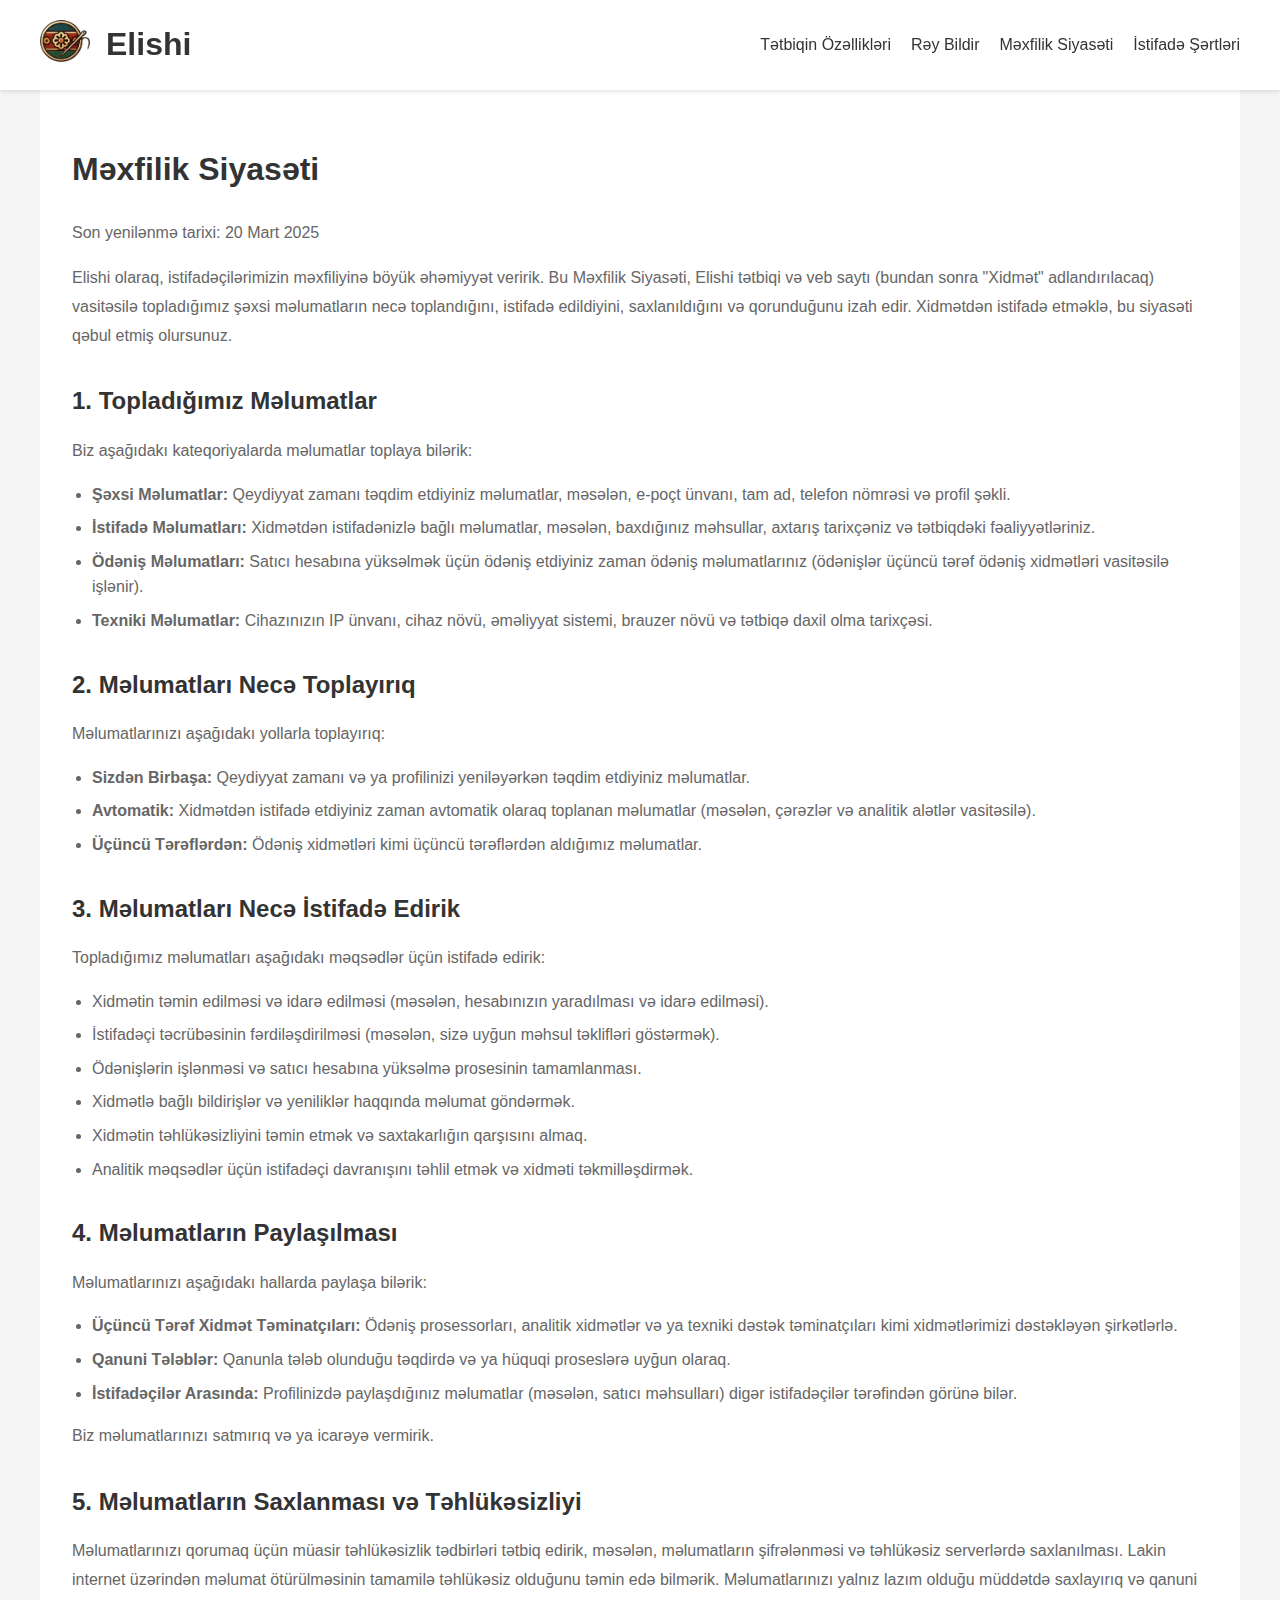
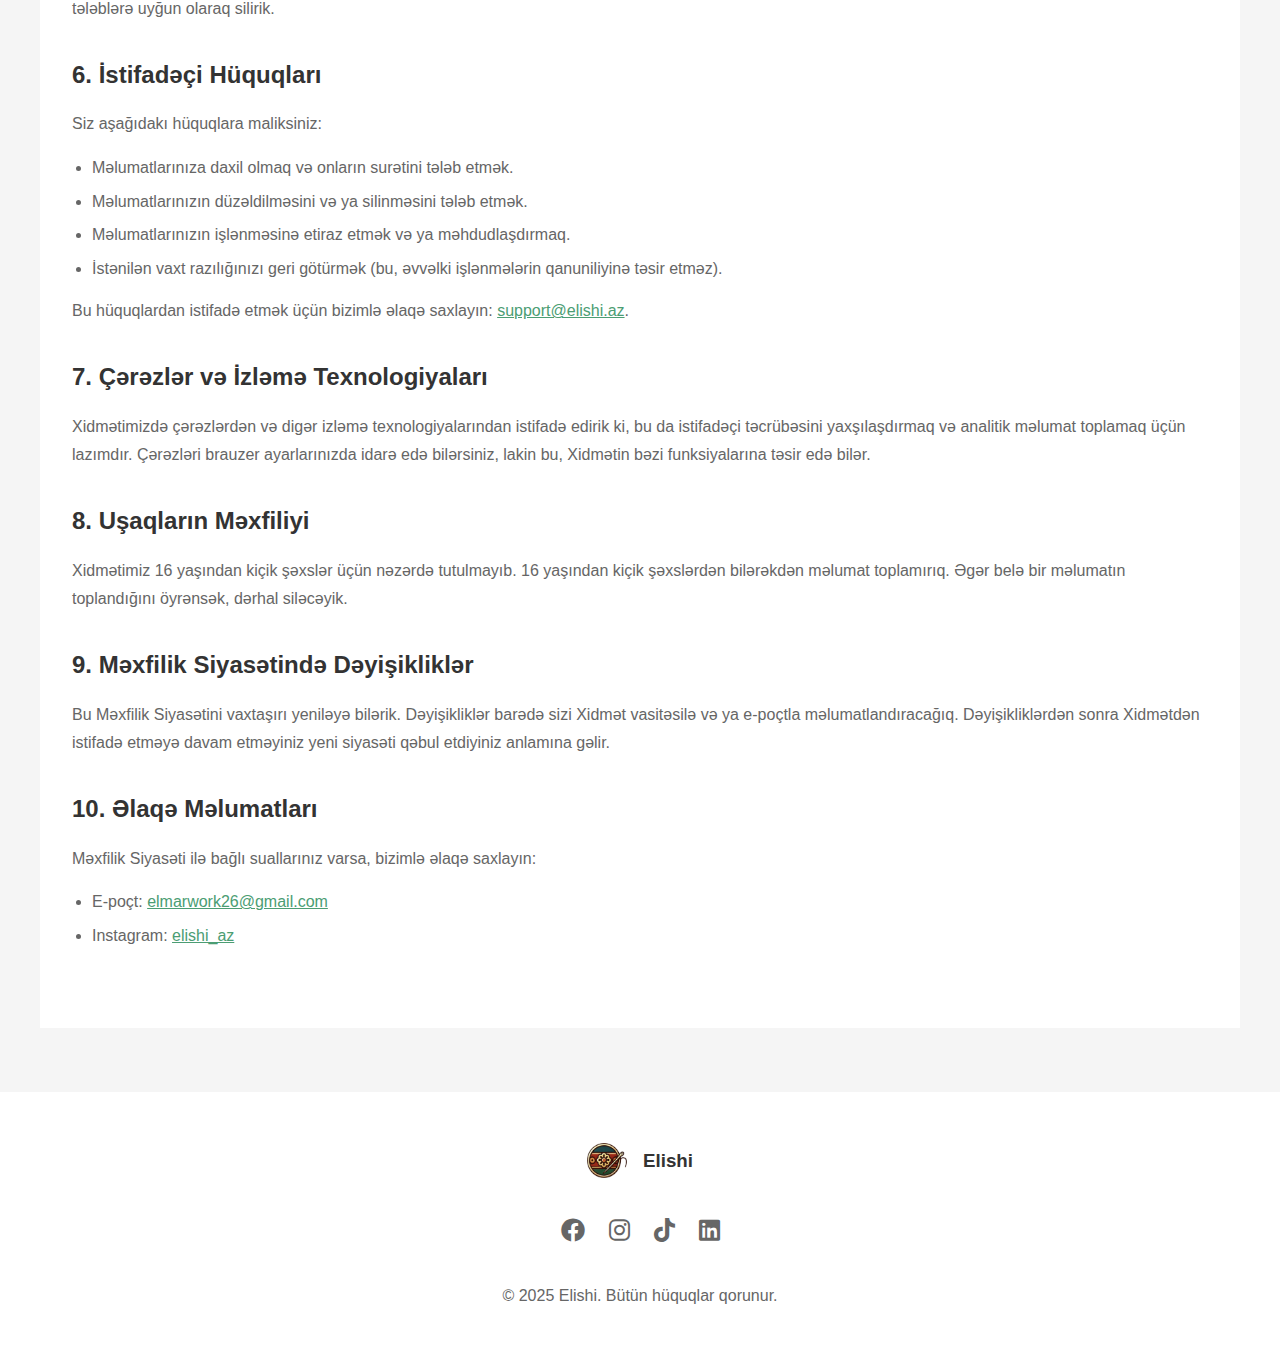
==== privacy-policy.html @ ac150de1 "First commit" ====
<!DOCTYPE html>
<html lang="az">
<head>
    <meta charset="UTF-8">
    <meta name="viewport" content="width=device-width, initial-scale=1.0">
    <title>Elishi - Məxfilik Siyasəti</title>
    <link rel="stylesheet" href="styles.css">
    <link rel="stylesheet" href="https://cdnjs.cloudflare.com/ajax/libs/font-awesome/6.0.0/css/all.min.css">
    <link rel="icon" type="image/x-icon" href="/assets/favicon.ico">
    <link rel="icon" type="image/png" sizes="16x16" href="/assets/favicon-16x16.png">
    <link rel="icon" type="image/png" sizes="32x32" href="/assets/favicon-32x32.png">
    <!-- Android Chrome -->
    <link rel="icon" type="image/png" sizes="192x192" href="/assets/android-chrome-192x192.png">
    <link rel="icon" type="image/png" sizes="512x512" href="/assets/android-chrome-512x512.png">
    <!-- Apple Touch Icon -->
    <link rel="apple-touch-icon" href="/assets/apple-touch-icon.png">
    <link rel="mask-icon" href="/assets/favicon.ico" color="#000000">
    <meta name="description" content="Elishi Məxfilik Siyasəti: İstifadəçilərimizin məlumatlarının necə toplandığını, istifadə edildiyini və qorunduğunu öyrənin.">
</head>
<body>
    <header>
        <nav>
            <div class="logo-container">
                <a href="index.html">
                    <img src="assets/logo.png" alt="El Ishi Logo" class="logo">
                </a>
                <h1>Elishi</h1>
            </div>
            <ul class="nav-links">
                <li><a href="index.html#features">Tətbiqin Özəllikləri</a></li>
                <li><a href="index.html#feedback">Rəy Bildir</a></li>
                <li><a href="privacy-policy.html">Məxfilik Siyasəti</a></li>
                <li><a href="terms-conditions.html">İstifadə Şərtləri</a></li>
            </ul>
        </nav>
    </header>

    <main>
        <section class="policy">
            <h2>Məxfilik Siyasəti</h2>
            <p>Son yenilənmə tarixi: 20 Mart 2025</p>
            <p>Elishi olaraq, istifadəçilərimizin məxfiliyinə böyük əhəmiyyət veririk. Bu Məxfilik Siyasəti, Elishi tətbiqi və veb saytı (bundan sonra "Xidmət" adlandırılacaq) vasitəsilə topladığımız şəxsi məlumatların necə toplandığını, istifadə edildiyini, saxlanıldığını və qorunduğunu izah edir. Xidmətdən istifadə etməklə, bu siyasəti qəbul etmiş olursunuz.</p>

            <h3>1. Topladığımız Məlumatlar</h3>
            <p>Biz aşağıdakı kateqoriyalarda məlumatlar toplaya bilərik:</p>
            <ul>
                <li><strong>Şəxsi Məlumatlar:</strong> Qeydiyyat zamanı təqdim etdiyiniz məlumatlar, məsələn, e-poçt ünvanı, tam ad, telefon nömrəsi və profil şəkli.</li>
                <li><strong>İstifadə Məlumatları:</strong> Xidmətdən istifadənizlə bağlı məlumatlar, məsələn, baxdığınız məhsullar, axtarış tarixçəniz və tətbiqdəki fəaliyyətləriniz.</li>
                <li><strong>Ödəniş Məlumatları:</strong> Satıcı hesabına yüksəlmək üçün ödəniş etdiyiniz zaman ödəniş məlumatlarınız (ödənişlər üçüncü tərəf ödəniş xidmətləri vasitəsilə işlənir).</li>
                <li><strong>Texniki Məlumatlar:</strong> Cihazınızın IP ünvanı, cihaz növü, əməliyyat sistemi, brauzer növü və tətbiqə daxil olma tarixçəsi.</li>
            </ul>

            <h3>2. Məlumatları Necə Toplayırıq</h3>
            <p>Məlumatlarınızı aşağıdakı yollarla toplayırıq:</p>
            <ul>
                <li><strong>Sizdən Birbaşa:</strong> Qeydiyyat zamanı və ya profilinizi yeniləyərkən təqdim etdiyiniz məlumatlar.</li>
                <li><strong>Avtomatik:</strong> Xidmətdən istifadə etdiyiniz zaman avtomatik olaraq toplanan məlumatlar (məsələn, çərəzlər və analitik alətlər vasitəsilə).</li>
                <li><strong>Üçüncü Tərəflərdən:</strong> Ödəniş xidmətləri kimi üçüncü tərəflərdən aldığımız məlumatlar.</li>
            </ul>

            <h3>3. Məlumatları Necə İstifadə Edirik</h3>
            <p>Topladığımız məlumatları aşağıdakı məqsədlər üçün istifadə edirik:</p>
            <ul>
                <li>Xidmətin təmin edilməsi və idarə edilməsi (məsələn, hesabınızın yaradılması və idarə edilməsi).</li>
                <li>İstifadəçi təcrübəsinin fərdiləşdirilməsi (məsələn, sizə uyğun məhsul təklifləri göstərmək).</li>
                <li>Ödənişlərin işlənməsi və satıcı hesabına yüksəlmə prosesinin tamamlanması.</li>
                <li>Xidmətlə bağlı bildirişlər və yeniliklər haqqında məlumat göndərmək.</li>
                <li>Xidmətin təhlükəsizliyini təmin etmək və saxtakarlığın qarşısını almaq.</li>
                <li>Analitik məqsədlər üçün istifadəçi davranışını təhlil etmək və xidməti təkmilləşdirmək.</li>
            </ul>

            <h3>4. Məlumatların Paylaşılması</h3>
            <p>Məlumatlarınızı aşağıdakı hallarda paylaşa bilərik:</p>
            <ul>
                <li><strong>Üçüncü Tərəf Xidmət Təminatçıları:</strong> Ödəniş prosessorları, analitik xidmətlər və ya texniki dəstək təminatçıları kimi xidmətlərimizi dəstəkləyən şirkətlərlə.</li>
                <li><strong>Qanuni Tələblər:</strong> Qanunla tələb olunduğu təqdirdə və ya hüquqi proseslərə uyğun olaraq.</li>
                <li><strong>İstifadəçilər Arasında:</strong> Profilinizdə paylaşdığınız məlumatlar (məsələn, satıcı məhsulları) digər istifadəçilər tərəfindən görünə bilər.</li>
            </ul>
            <p>Biz məlumatlarınızı satmırıq və ya icarəyə vermirik.</p>

            <h3>5. Məlumatların Saxlanması və Təhlükəsizliyi</h3>
            <p>Məlumatlarınızı qorumaq üçün müasir təhlükəsizlik tədbirləri tətbiq edirik, məsələn, məlumatların şifrələnməsi və təhlükəsiz serverlərdə saxlanılması. Lakin internet üzərindən məlumat ötürülməsinin tamamilə təhlükəsiz olduğunu təmin edə bilmərik. Məlumatlarınızı yalnız lazım olduğu müddətdə saxlayırıq və qanuni tələblərə uyğun olaraq silirik.</p>

            <h3>6. İstifadəçi Hüquqları</h3>
            <p>Siz aşağıdakı hüquqlara maliksiniz:</p>
            <ul>
                <li>Məlumatlarınıza daxil olmaq və onların surətini tələb etmək.</li>
                <li>Məlumatlarınızın düzəldilməsini və ya silinməsini tələb etmək.</li>
                <li>Məlumatlarınızın işlənməsinə etiraz etmək və ya məhdudlaşdırmaq.</li>
                <li>İstənilən vaxt razılığınızı geri götürmək (bu, əvvəlki işlənmələrin qanuniliyinə təsir etməz).</li>
            </ul>
            <p>Bu hüquqlardan istifadə etmək üçün bizimlə əlaqə saxlayın: <a href="mailto:support@elishi.az">support@elishi.az</a>.</p>

            <h3>7. Çərəzlər və İzləmə Texnologiyaları</h3>
            <p>Xidmətimizdə çərəzlərdən və digər izləmə texnologiyalarından istifadə edirik ki, bu da istifadəçi təcrübəsini yaxşılaşdırmaq və analitik məlumat toplamaq üçün lazımdır. Çərəzləri brauzer ayarlarınızda idarə edə bilərsiniz, lakin bu, Xidmətin bəzi funksiyalarına təsir edə bilər.</p>

            <h3>8. Uşaqların Məxfiliyi</h3>
            <p>Xidmətimiz 16 yaşından kiçik şəxslər üçün nəzərdə tutulmayıb. 16 yaşından kiçik şəxslərdən bilərəkdən məlumat toplamırıq. Əgər belə bir məlumatın toplandığını öyrənsək, dərhal siləcəyik.</p>

            <h3>9. Məxfilik Siyasətində Dəyişikliklər</h3>
            <p>Bu Məxfilik Siyasətini vaxtaşırı yeniləyə bilərik. Dəyişikliklər barədə sizi Xidmət vasitəsilə və ya e-poçtla məlumatlandıracağıq. Dəyişikliklərdən sonra Xidmətdən istifadə etməyə davam etməyiniz yeni siyasəti qəbul etdiyiniz anlamına gəlir.</p>

            <h3>10. Əlaqə Məlumatları</h3>
            <p>Məxfilik Siyasəti ilə bağlı suallarınız varsa, bizimlə əlaqə saxlayın:</p>
            <ul>
                <li>E-poçt: <a href="mailto:elmarwork26@gmail.com">elmarwork26@gmail.com</a></li>
                <li>Instagram: <a href="https://www.instagram.com/elishi_az">elishi_az</a></li>
            </ul>
        </section>
    </main>

    <footer>
        <div class="footer-content">
            <div class="footer-logo">
                <img src="assets/logo.png" alt="Əl işiAz Logo" class="logo">
                <h3>Elishi</h3>
            </div>
            <div class="social-links">
                <a href="https://www.facebook.com/share/1AMfYMEshV/?mibextid=wwXIfr"><i class="fab fa-facebook"></i></a>
                <a href="https://www.instagram.com/elishi_az?igsh=M W NkYmxybjdrM2EzOQ%3D%3D&utm_source=qr"><i class="fab fa-instagram"></i></a>
                <a href="#"><i class="fab fa-tiktok"></i></a>
                <a href="https://www.linkedin.com/company/elishiaz/about/"><i class="fab fa-linkedin"></i></a>
            </div>
            <p class="copyright">© 2025 Elishi. Bütün hüquqlar qorunur.</p>
        </div>
    </footer>

    <script src="script.js"></script>
</body>
</html>
---- styles.css ----
:root {
    --primary-color: #4B9D73;
    --text-dark: #333;
    --text-light: #666;
    --background: #f5f5f5;
    --white: #fff;
    --border-color: #ddd;
}

* {
    margin: 0;
    padding: 0;
    box-sizing: border-box;
}

body {
    font-family: -apple-system, BlinkMacSystemFont, 'Segoe UI', Roboto, Oxygen, Ubuntu, Cantarell, sans-serif;
    line-height: 1.6;
    background-color: var(--background);
    color: var(--text-dark);
}

header {
    background-color: var(--white);
    box-shadow: 0 2px 4px rgba(0, 0, 0, 0.1);
    padding: 1rem 2rem;
    position: fixed;
    width: 100%;
    top: 0;
    z-index: 1000;
}

nav {
    max-width: 1200px;
    margin: 0 auto;
}

.logo-container {
    display: flex;
    align-items: center;
    gap: 1rem;
}

.logo {
    width: 50px;
    height: 50px;
    object-fit: contain;
}

main {
    margin-top: 80px;
}

.hero {
    max-width: 1200px;
    margin: 2rem auto;
    padding: 2rem;
    display: grid;
    grid-template-columns: 1fr 1fr;
    gap: 4rem;
    align-items: center;
}

.hero-content h1 {
    font-size: 2.5rem;
    margin-bottom: 1rem;
    color: var(--text-dark);
}

.hero-content p {
    font-size: 1.2rem;
    color: var(--text-light);
    margin-bottom: 2rem;
}

.store-buttons {
    display: flex;
    gap: 1rem;
    flex-wrap: wrap;
    align-items: center;
}

.store-button {
    display: flex;
    align-items: center;
    gap: 0.5rem;
    background-color: var(--primary-color);
    color: var(--white);
    padding: 0.8rem 1.5rem;
    border-radius: 8px;
    text-decoration: none;
    transition: transform 0.2s;
}

.store-button:hover {
    transform: translateY(-2px);
}

.store-button i {
    font-size: 1.5rem;
}

.store-button span {
    display: flex;
    flex-direction: column;
}

.store-button small {
    font-size: 0.7rem;
    opacity: 0.9;
}

.hero-image img {
    width: 100%;
    max-width: 500px;
    height: auto;
    border-radius: 20px;
    box-shadow: 0 20px 40px rgba(0, 0, 0, 0.1);
}

.features {
    background-color: var(--white);
    padding: 4rem 2rem;
}

.features h2 {
    text-align: center;
    margin-bottom: 3rem;
    font-size: 2rem;
}

.features-grid {
    max-width: 1200px;
    margin: 0 auto;
    display: grid;
    grid-template-columns: repeat(auto-fit, minmax(250px, 1fr));
    gap: 2rem;
}

.feature-card {
    text-align: center;
    padding: 2rem;
    border-radius: 10px;
    background-color: var(--background);
    transition: transform 0.2s;
}

.feature-card:hover {
    transform: translateY(-5px);
}

.feature-card i {
    font-size: 2.5rem;
    color: var(--primary-color);
    margin-bottom: 1rem;
}

.feature-card h3 {
    margin-bottom: 1rem;
    color: var(--text-dark);
}

.feature-card p {
    color: var(--text-light);
}

footer {
    background-color: var(--white);
    padding: 3rem 2rem;
    margin-top: 4rem;
}

.footer-content {
    max-width: 1200px;
    margin: 0 auto;
    text-align: center;
}

.footer-logo {
    display: flex;
    align-items: center;
    justify-content: center;
    gap: 1rem;
    margin-bottom: 2rem;
}

.footer-logo .logo {
    width: 40px;
    height: 40px;
}

.social-links {
    display: flex;
    justify-content: center;
    gap: 1.5rem;
    margin-bottom: 2rem;
}

.social-links a {
    color: var(--text-light);
    font-size: 1.5rem;
    transition: color 0.2s;
}

.social-links a:hover {
    color: var(--primary-color);
}

.copyright {
    color: var(--text-light);
}

.coming-soon {
    display: flex;
    align-items: center;
    gap: 0.5rem;
    color: var(--text-light);
    font-size: 0.9rem;
    padding: 0.5rem 1rem;
    border: 1px dashed var(--text-light);
    border-radius: 8px;
    opacity: 0.8;
}

.coming-soon i {
    font-size: 1.2rem;
}

@media (max-width: 768px) {
    .hero {
        grid-template-columns: 1fr;
        text-align: center;
        gap: 2rem;
    }

    .store-buttons {
        justify-content: center;
    }

    .hero-image {
        order: -1;
    }

    .features-grid {
        grid-template-columns: 1fr;
    }
} 

/* Navigation Styles */
.nav-links {
    list-style: none;
    display: flex;
    margin: 0;
    padding: 0;
}

.nav-links li {
    margin-left: 20px;
}

.nav-links a {
    color: var(--text-dark);
    text-decoration: none;
    font-size: 16px;
    font-weight: 500;
    transition: color 0.2s;
}

.nav-links a:hover {
    color: var(--primary-color);
}

/* Feedback Section Styles */
.feedback {
    max-width: 1200px;
    margin: 0 auto;
    padding: 4rem 2rem;
    text-align: center;
    background-color: var(--white);
}

.feedback h2 {
    font-size: 2rem;
    color: var(--text-dark);
    margin-bottom: 1rem;
}

.feedback p {
    font-size: 1.2rem;
    color: var(--text-light);
    margin-bottom: 2rem;
}

.feedback-button {
    display: inline-block;
    background-color: var(--primary-color);
    color: var(--white);
    padding: 0.8rem 1.5rem;
    border-radius: 8px;
    text-decoration: none;
    font-size: 1.1rem;
    font-weight: 500;
    transition: transform 0.2s, background-color 0.2s;
}

.feedback-button:hover {
    transform: translateY(-2px);
    background-color: #3a7b5a;
}

/* Adjust nav for better alignment with links */
nav {
    display: flex;
    justify-content: space-between;
    align-items: center;
}

/* Policy Section Styles */
.policy {
    max-width: 1200px;
    margin: 0 auto;
    padding: 4rem 2rem;
    background-color: var(--white);
}

.policy h2 {
    font-size: 2rem;
    color: var(--text-dark);
    margin-bottom: 1.5rem;
}

.policy h3 {
    font-size: 1.5rem;
    color: var(--text-dark);
    margin-top: 2rem;
    margin-bottom: 1rem;
}

.policy p {
    font-size: 1rem;
    color: var(--text-light);
    margin-bottom: 1rem;
    line-height: 1.8;
}

.policy ul {
    margin-left: 20px;
    margin-bottom: 1rem;
}

.policy ul li {
    font-size: 1rem;
    color: var(--text-light);
    margin-bottom: 0.5rem;
}

.policy a {
    color: var(--primary-color);
    text-decoration: underline;
    transition: color 0.2s;
}

.policy a:hover {
    color: #3a7b5a;
}
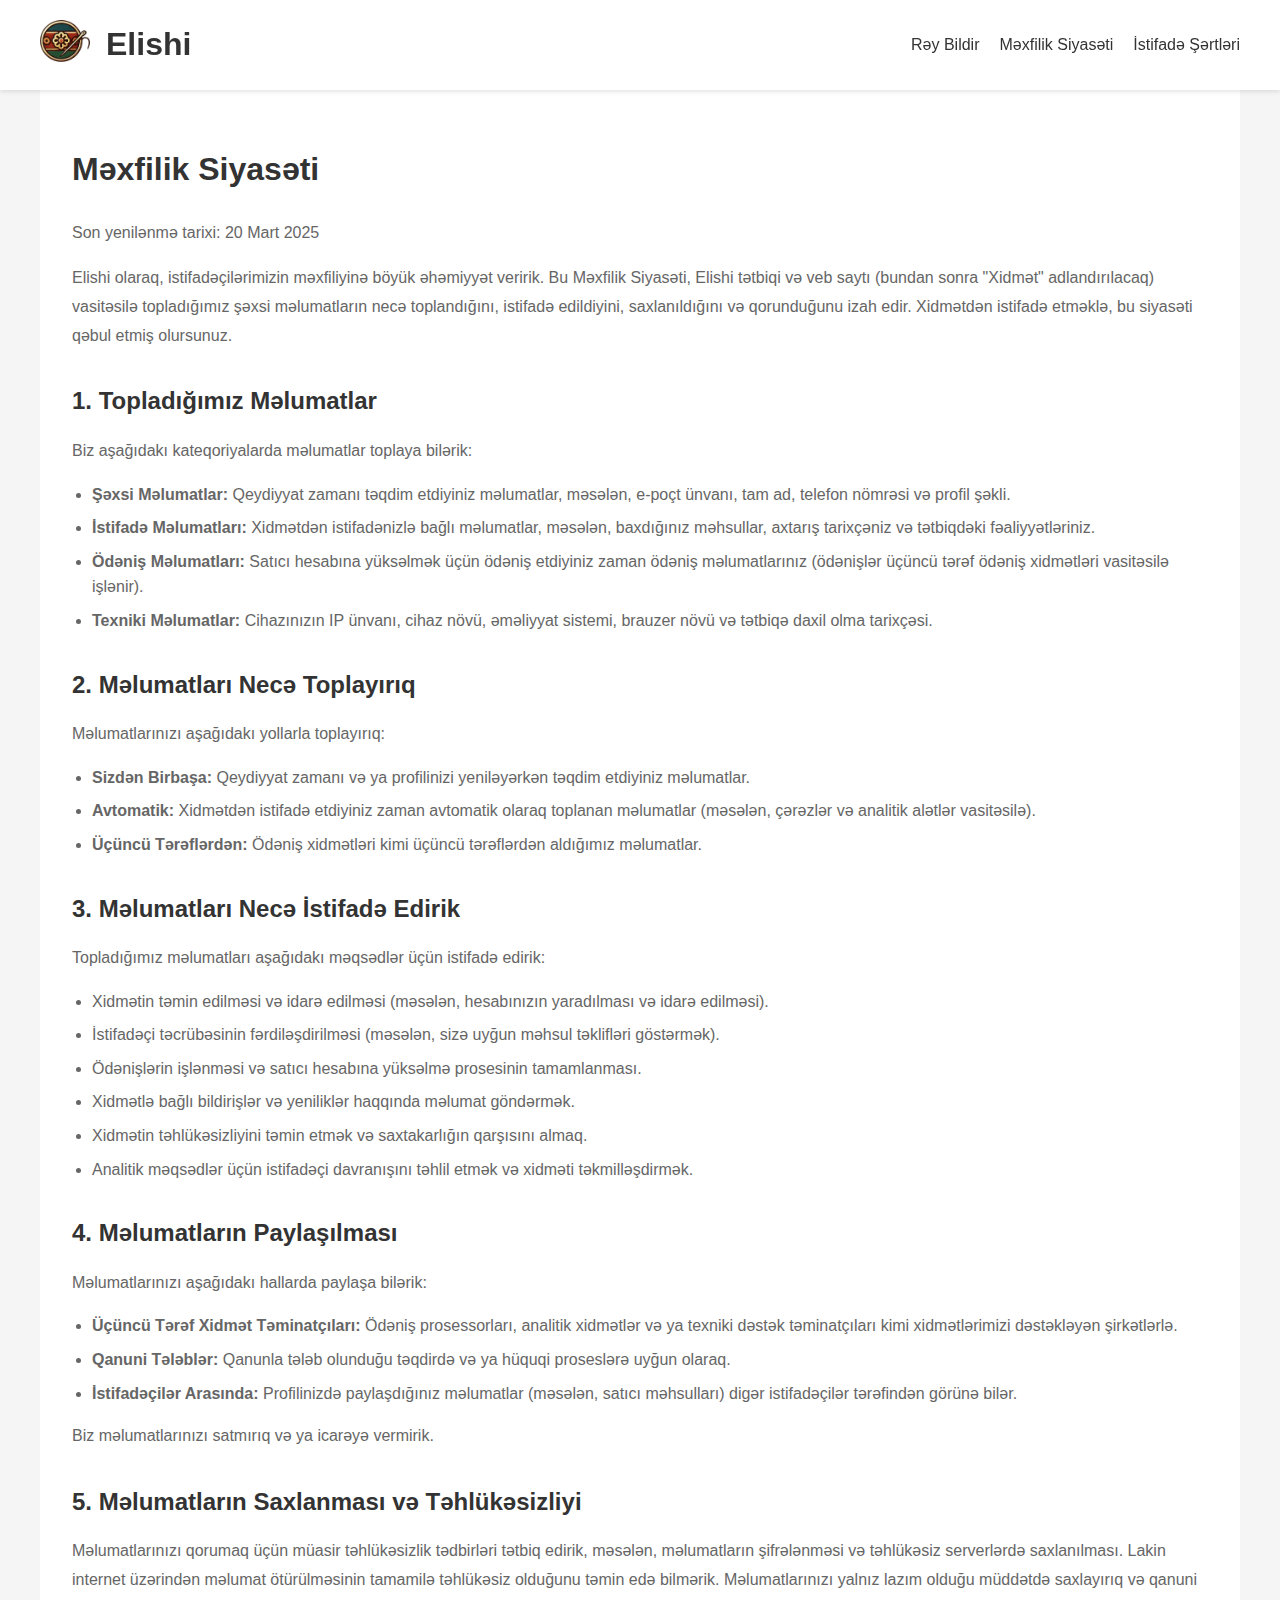
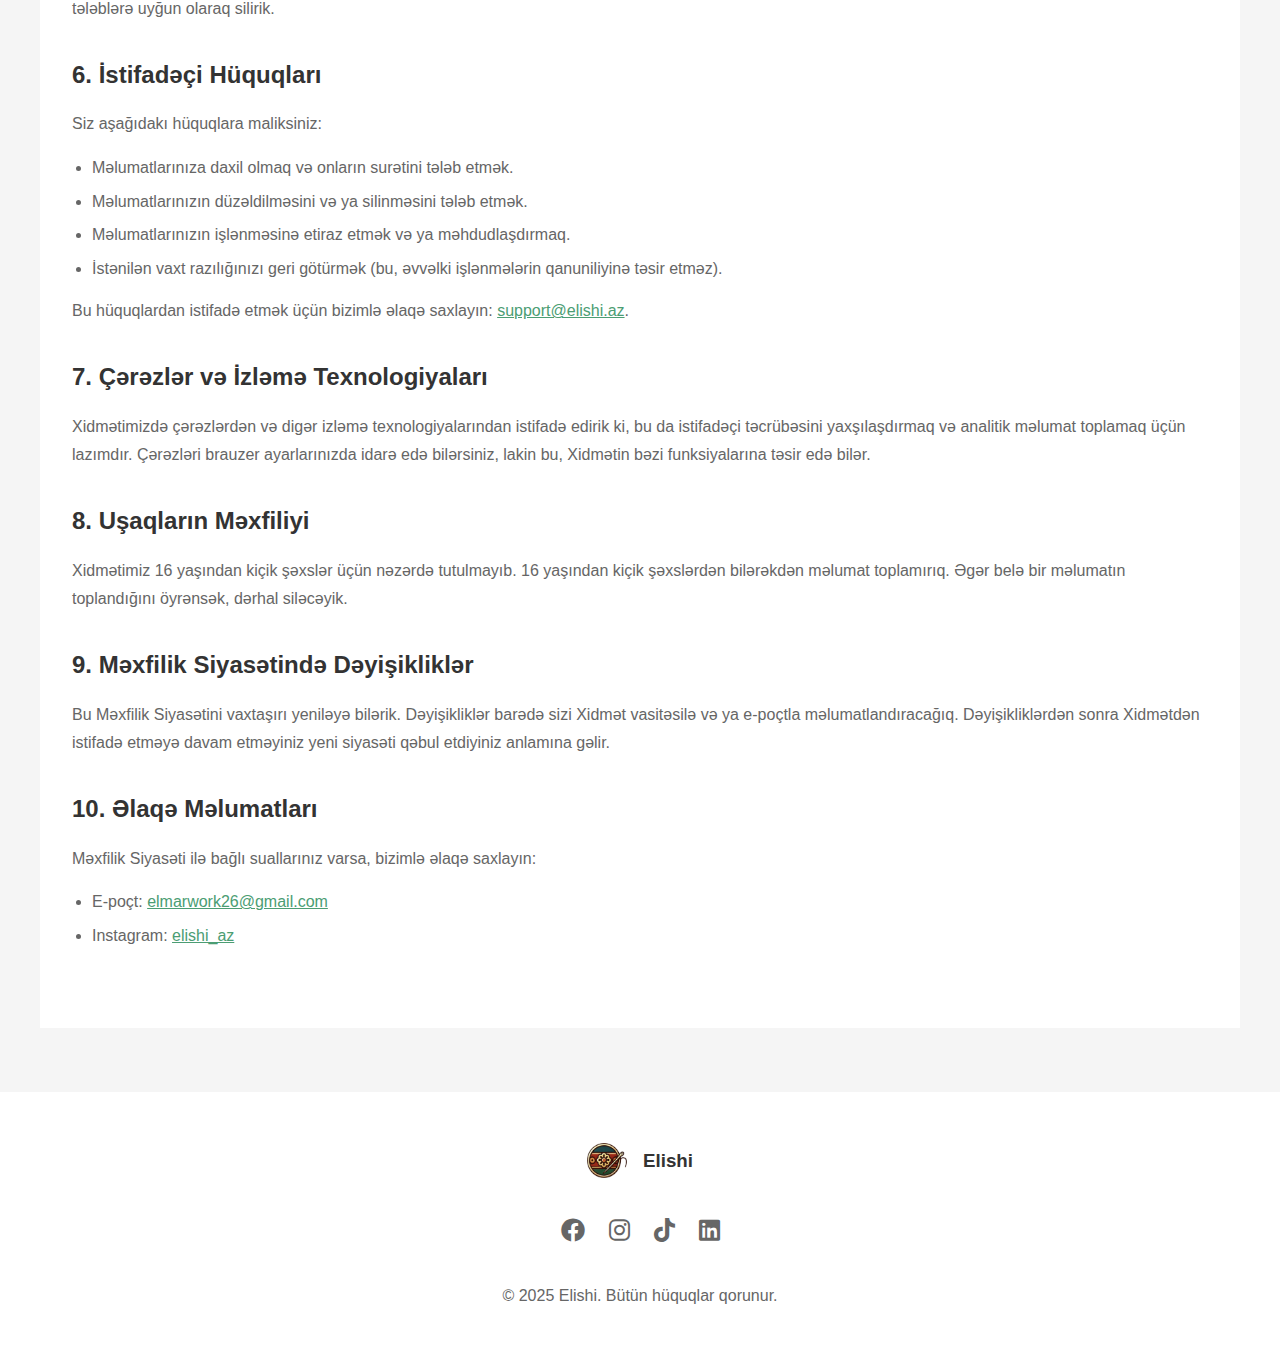
==== commit 604ef1ec: "Fix for mobile" ====
--- a/privacy-policy.html
+++ b/privacy-policy.html
@@ -27,7 +27,6 @@
                 <h1>Elishi</h1>
             </div>
             <ul class="nav-links">
-                <li><a href="index.html#features">Tətbiqin Özəllikləri</a></li>
                 <li><a href="index.html#feedback">Rəy Bildir</a></li>
                 <li><a href="privacy-policy.html">Məxfilik Siyasəti</a></li>
                 <li><a href="terms-conditions.html">İstifadə Şərtləri</a></li>
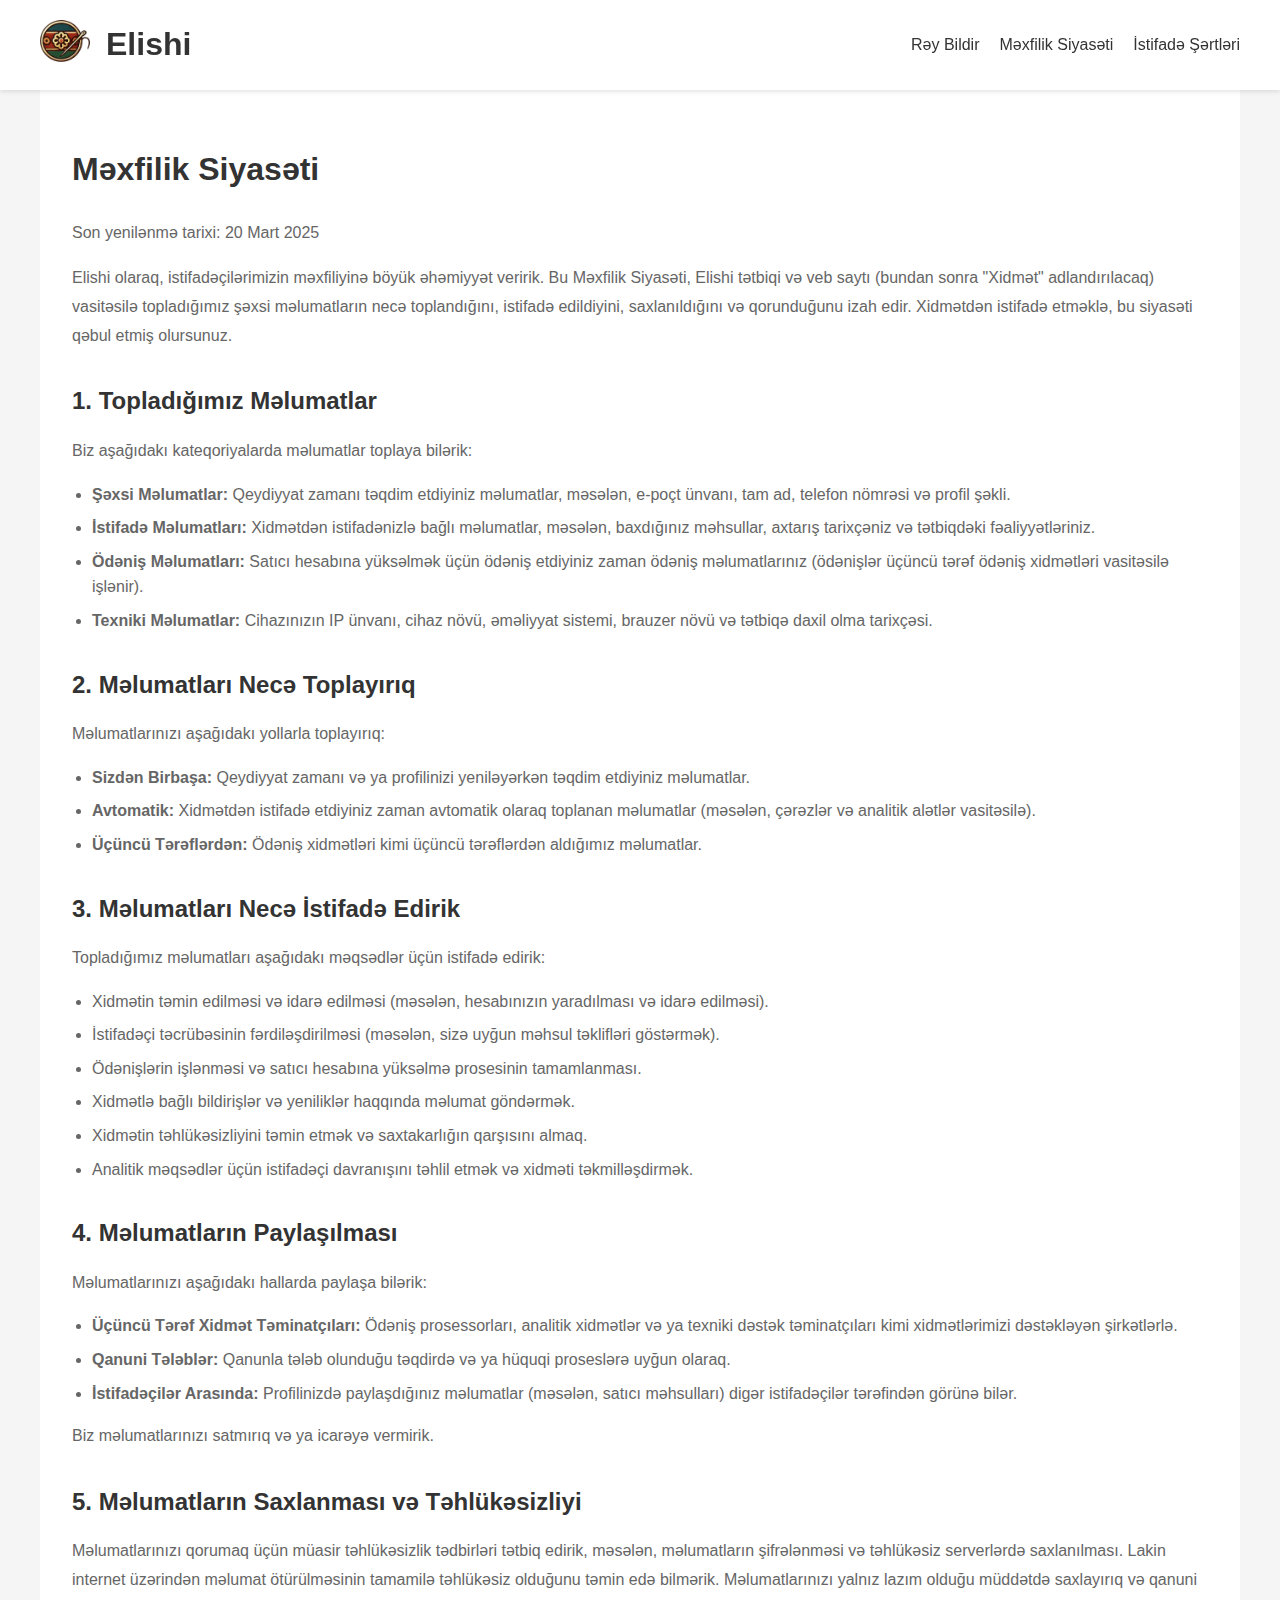
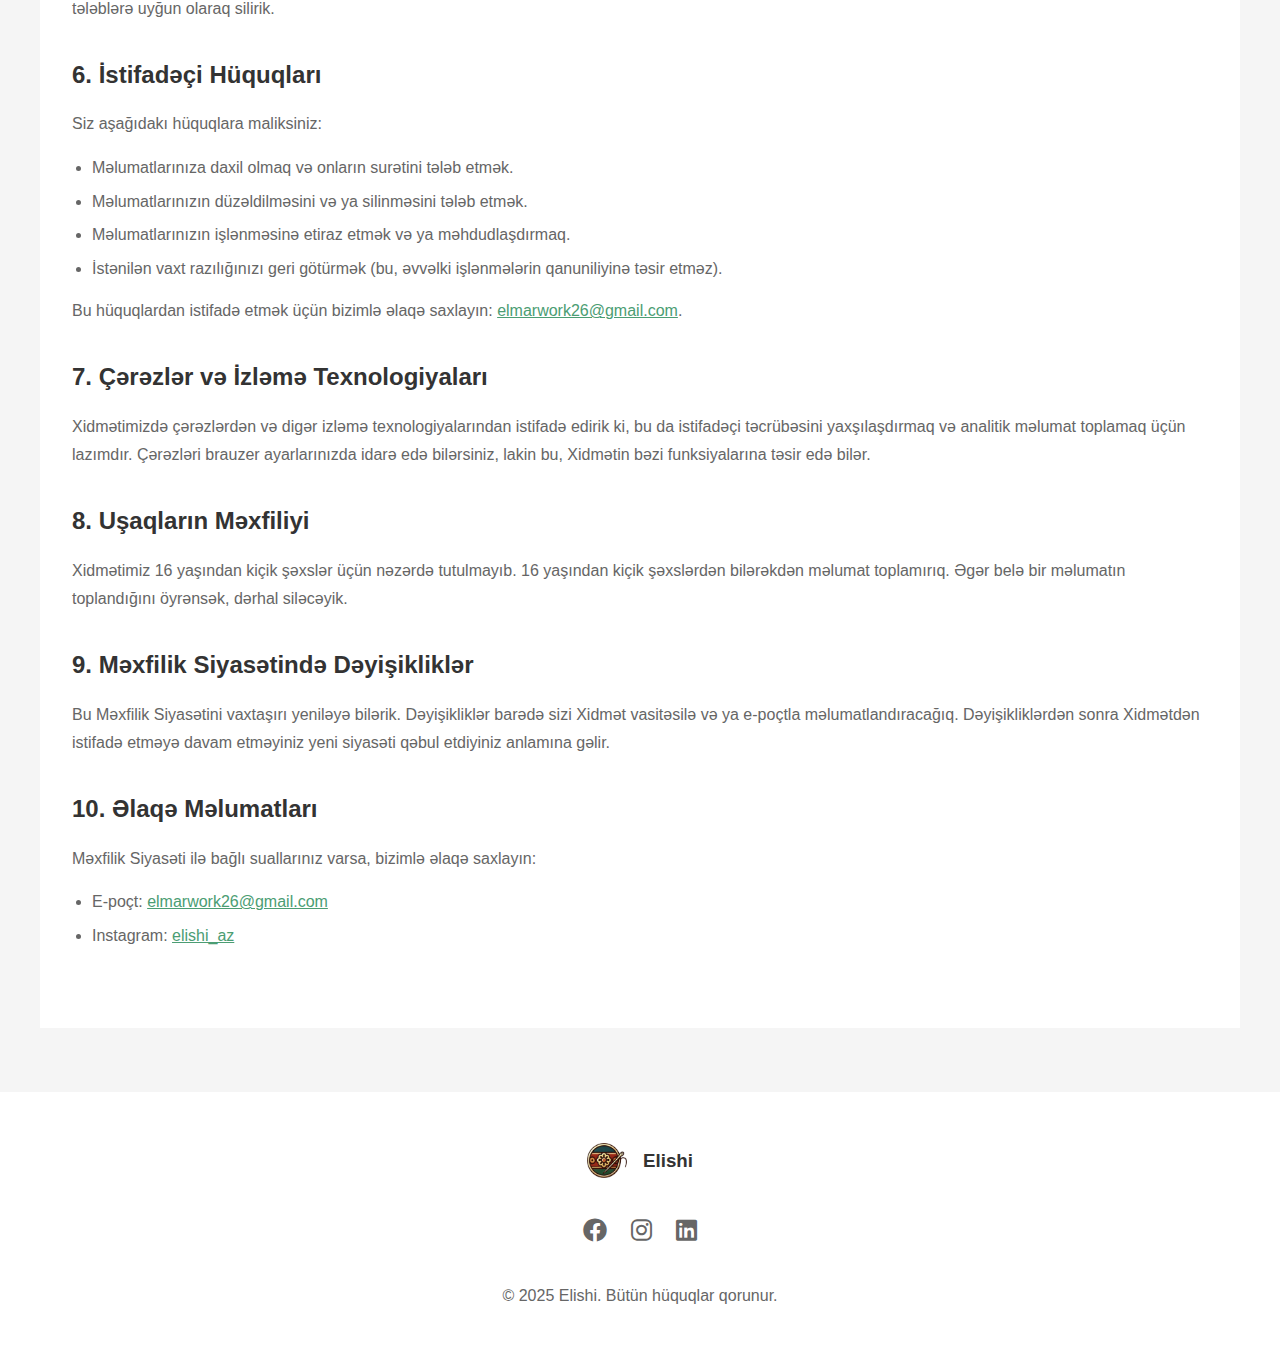
==== commit ad28fbb1: "changes changes" ====
--- a/privacy-policy.html
+++ b/privacy-policy.html
@@ -88,7 +88,7 @@
                 <li>Məlumatlarınızın işlənməsinə etiraz etmək və ya məhdudlaşdırmaq.</li>
                 <li>İstənilən vaxt razılığınızı geri götürmək (bu, əvvəlki işlənmələrin qanuniliyinə təsir etməz).</li>
             </ul>
-            <p>Bu hüquqlardan istifadə etmək üçün bizimlə əlaqə saxlayın: <a href="mailto:support@elishi.az">support@elishi.az</a>.</p>
+            <p>Bu hüquqlardan istifadə etmək üçün bizimlə əlaqə saxlayın: <a href="mailto:elmarwork26@gmail.com">elmarwork26@gmail.com</a>.</p>
 
             <h3>7. Çərəzlər və İzləmə Texnologiyaları</h3>
             <p>Xidmətimizdə çərəzlərdən və digər izləmə texnologiyalarından istifadə edirik ki, bu da istifadəçi təcrübəsini yaxşılaşdırmaq və analitik məlumat toplamaq üçün lazımdır. Çərəzləri brauzer ayarlarınızda idarə edə bilərsiniz, lakin bu, Xidmətin bəzi funksiyalarına təsir edə bilər.</p>
@@ -117,7 +117,6 @@
             <div class="social-links">
                 <a href="https://www.facebook.com/share/1AMfYMEshV/?mibextid=wwXIfr"><i class="fab fa-facebook"></i></a>
                 <a href="https://www.instagram.com/elishi_az?igsh=M W NkYmxybjdrM2EzOQ%3D%3D&utm_source=qr"><i class="fab fa-instagram"></i></a>
-                <a href="#"><i class="fab fa-tiktok"></i></a>
                 <a href="https://www.linkedin.com/company/elishiaz/about/"><i class="fab fa-linkedin"></i></a>
             </div>
             <p class="copyright">© 2025 Elishi. Bütün hüquqlar qorunur.</p>
